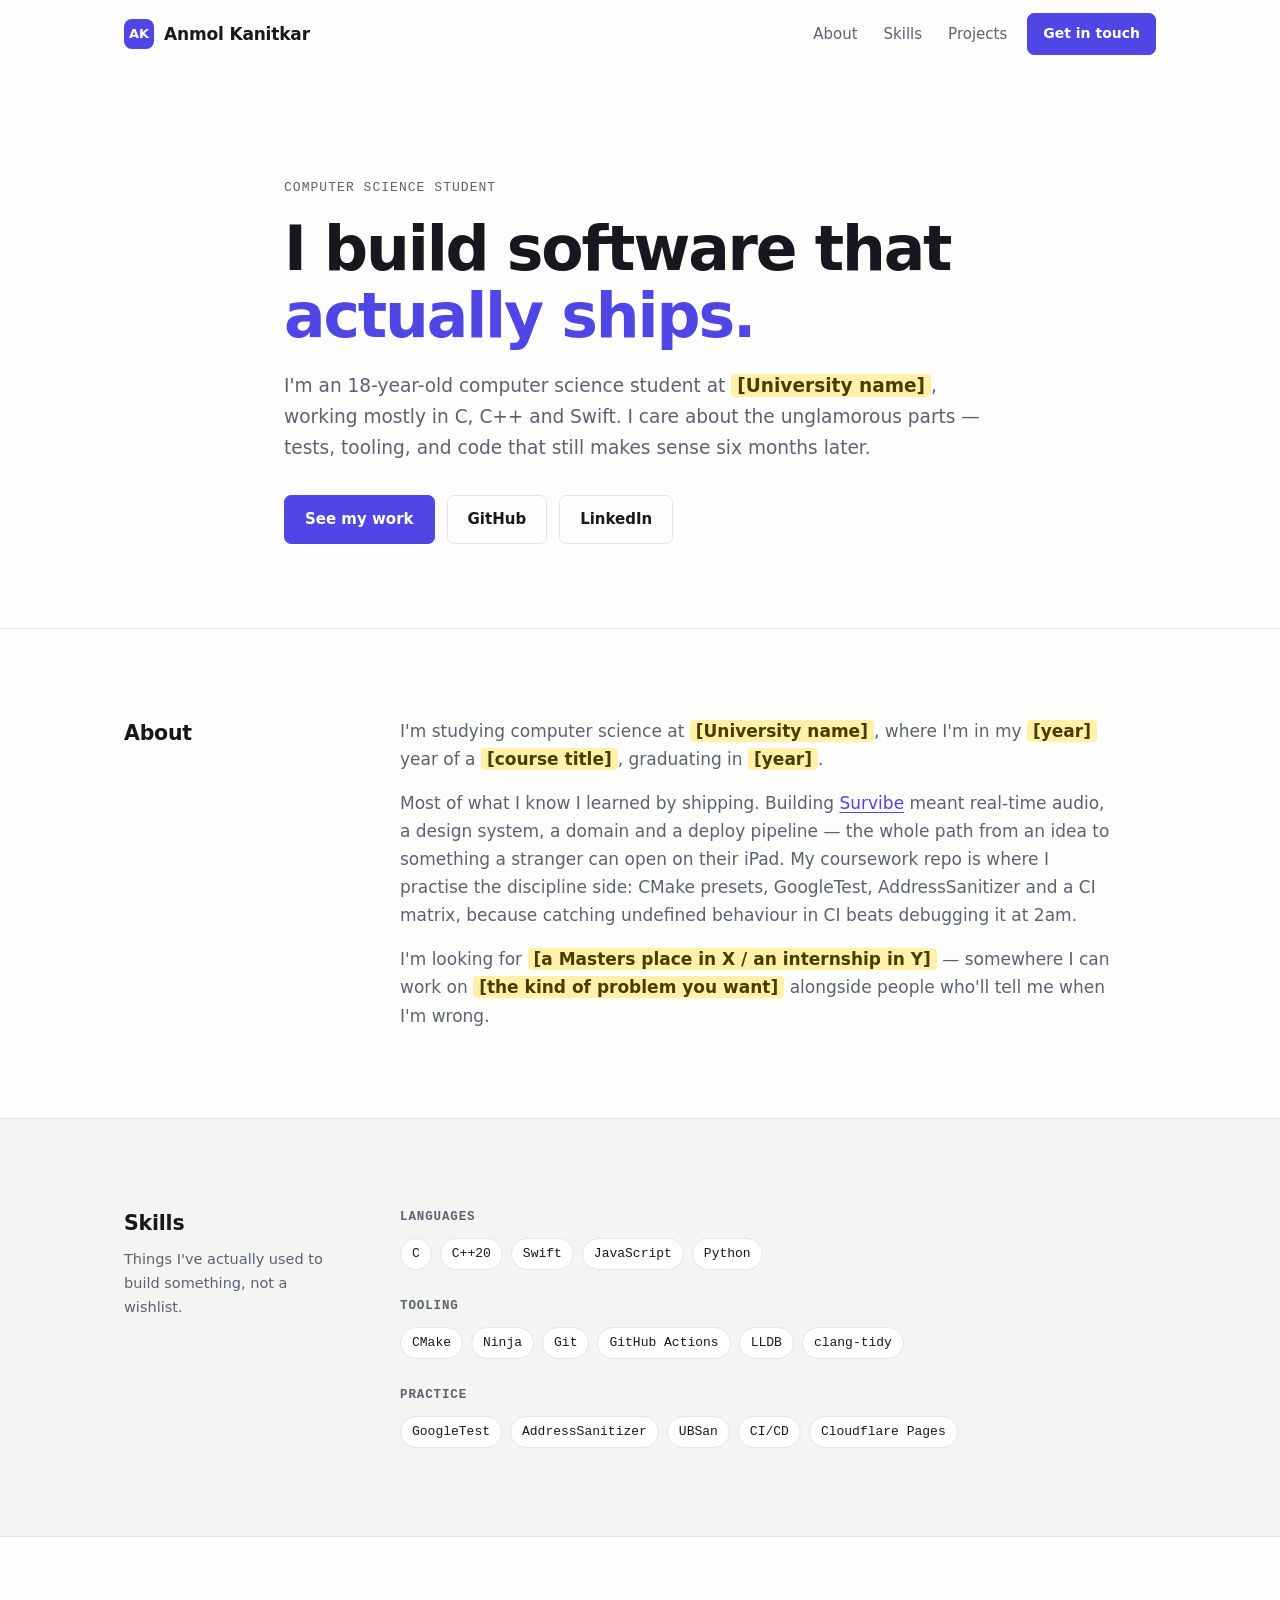
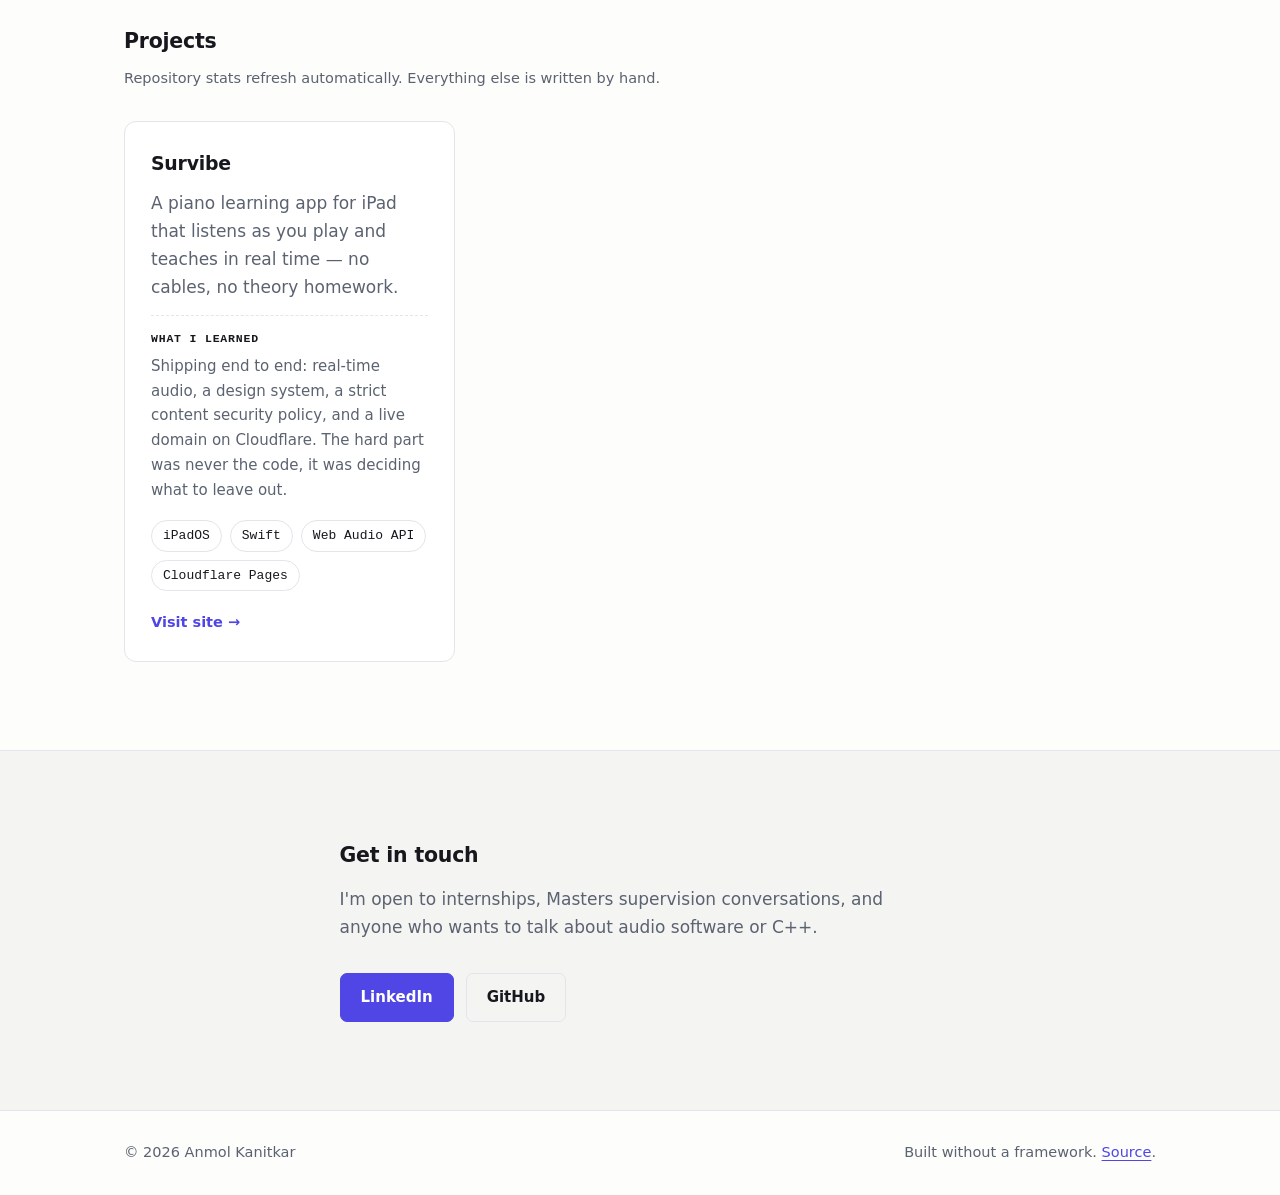
==== public/index.html @ f90b23d2 "Drop source link and stats from the Survibe card survibe-landing stays private, so linking to it wou" ====
<!DOCTYPE html>
<html lang="en">
<head>
  <meta charset="utf-8">
  <meta name="viewport" content="width=device-width, initial-scale=1">

  <title>Anmol Kanitkar — Computer science student &amp; software engineer</title>
  <meta name="description" content="Computer science student building software that ships. Projects, code and writing by Anmol Kanitkar.">
  <link rel="canonical" href="https://anmolkanitkar.com/">

  <meta property="og:type" content="profile">
  <meta property="og:url" content="https://anmolkanitkar.com/">
  <meta property="og:title" content="Anmol Kanitkar — Computer science student &amp; software engineer">
  <meta property="og:description" content="Computer science student building software that ships. Projects, code and writing by Anmol Kanitkar.">
  <meta property="og:image" content="https://anmolkanitkar.com/assets/img/og.png">
  <meta property="og:image:width" content="1200">
  <meta property="og:image:height" content="630">
  <meta name="twitter:card" content="summary_large_image">

  <meta name="theme-color" content="#fdfdfc" media="(prefers-color-scheme: light)">
  <meta name="theme-color" content="#101216" media="(prefers-color-scheme: dark)">

  <!-- Inline SVG favicon as a data URI: no extra request, no binary asset to keep in sync. -->
  <link rel="icon" href="data:image/svg+xml,<svg xmlns='http://www.w3.org/2000/svg' viewBox='0 0 32 32'><rect width='32' height='32' rx='7' fill='%234f46e5'/><text x='16' y='22' font-family='ui-sans-serif,system-ui,sans-serif' font-size='15' font-weight='700' fill='%23fff' text-anchor='middle'>AK</text></svg>">

  <link rel="stylesheet" href="css/style.css">

  <!--
    Cloudflare Web Analytics.
    TODO: Cloudflare dashboard → Web Analytics → add anmolkanitkar.com → copy the
    beacon token below and uncomment. The CSP in public/_headers already allows
    static.cloudflareinsights.com, so nothing else needs to change.

  <script defer src="https://static.cloudflareinsights.com/beacon.min.js"
          data-cf-beacon='{"token": "REPLACE_WITH_BEACON_TOKEN"}'></script>
  -->
</head>
<body>

<a class="skip-link" href="#main">Skip to content</a>

<header class="nav" id="nav">
  <div class="wrap nav__inner">
    <a class="logo" href="/" aria-label="Anmol Kanitkar — home">
      <span class="logo__mark" aria-hidden="true">AK</span>
      <span class="logo__word">Anmol Kanitkar</span>
    </a>

    <nav class="nav__links" aria-label="Primary">
      <a href="#about">About</a>
      <a href="#skills">Skills</a>
      <a href="#projects">Projects</a>
    </nav>

    <a class="btn btn--sm" href="#contact">Get in touch</a>
  </div>
</header>

<main id="main">

  <!-- ── Hero ─────────────────────────────────────────────── -->
  <section class="hero">
    <div class="wrap hero__inner">
      <p class="eyebrow">Computer science student</p>

      <h1 class="hero__title">
        I build software that<br><span class="accent">actually ships.</span>
      </h1>

      <!--
        TODO: replace this paragraph with your own words. Aim for two sentences.
        The first says what you do and where you are; the second says what you
        are looking for. Suggested shape:
        "I'm a first-year CS student at [University], drawn to [systems / audio /
        low-level programming]. I'm looking for [an internship / a Masters place
        in X] where I can work on [the kind of problem you like]."
      -->
      <p class="hero__lede">
        I'm an 18-year-old computer science student at
        <mark class="todo">[University name]</mark>, working mostly in C, C++ and
        Swift. I care about the unglamorous parts — tests, tooling, and code that
        still makes sense six months later.
      </p>

      <div class="hero__actions">
        <a class="btn" href="#projects">See my work</a>
        <a class="btn btn--ghost" href="https://github.com/anmolkanitkar" rel="me noopener">GitHub</a>
        <a class="btn btn--ghost" href="https://www.linkedin.com/in/anmol-kanitkar-83059a339/" rel="me noopener">LinkedIn</a>
      </div>
    </div>
  </section>

  <!-- ── About ────────────────────────────────────────────── -->
  <section class="section" id="about">
    <div class="wrap section__grid">
      <div class="section__head">
        <h2 class="section__title">About</h2>
      </div>

      <div class="prose">
        <!--
          TODO: three or four sentences, in your own voice. What admissions
          committees and hiring managers are actually reading for:
            1. What you're studying and where.
            2. What you've built, and what it taught you.
            3. What you want to do next, specifically.
          Be concrete. "I wrote an audio pipeline that runs in real time on an
          iPad" beats "I am passionate about technology".
        -->
        <p>
          I'm studying computer science at <mark class="todo">[University name]</mark>,
          where I'm in my <mark class="todo">[year]</mark> year of a
          <mark class="todo">[course title]</mark>, graduating in
          <mark class="todo">[year]</mark>.
        </p>
        <p>
          Most of what I know I learned by shipping. Building
          <a href="#projects">Survibe</a> meant real-time audio, a design system, a
          domain and a deploy pipeline — the whole path from an idea to something a
          stranger can open on their iPad. My coursework repo is where I practise the
          discipline side: CMake presets, GoogleTest, AddressSanitizer and a CI matrix,
          because catching undefined behaviour in CI beats debugging it at 2am.
        </p>
        <p>
          I'm looking for <mark class="todo">[a Masters place in X / an internship in Y]</mark>
          — somewhere I can work on <mark class="todo">[the kind of problem you want]</mark>
          alongside people who'll tell me when I'm wrong.
        </p>
      </div>
    </div>
  </section>

  <!-- ── Skills ───────────────────────────────────────────── -->
  <section class="section section--alt" id="skills">
    <div class="wrap section__grid">
      <div class="section__head">
        <h2 class="section__title">Skills</h2>
        <p class="section__note">Things I've actually used to build something, not a wishlist.</p>
      </div>

      <div class="skills">
        <!-- TODO: prune anything here you wouldn't be happy to be questioned on in an interview. -->
        <div class="skills__group">
          <h3 class="skills__label">Languages</h3>
          <ul class="tags">
            <li class="tag">C</li>
            <li class="tag">C++20</li>
            <li class="tag">Swift</li>
            <li class="tag">JavaScript</li>
            <li class="tag">Python</li>
          </ul>
        </div>

        <div class="skills__group">
          <h3 class="skills__label">Tooling</h3>
          <ul class="tags">
            <li class="tag">CMake</li>
            <li class="tag">Ninja</li>
            <li class="tag">Git</li>
            <li class="tag">GitHub Actions</li>
            <li class="tag">LLDB</li>
            <li class="tag">clang-tidy</li>
          </ul>
        </div>

        <div class="skills__group">
          <h3 class="skills__label">Practice</h3>
          <ul class="tags">
            <li class="tag">GoogleTest</li>
            <li class="tag">AddressSanitizer</li>
            <li class="tag">UBSan</li>
            <li class="tag">CI/CD</li>
            <li class="tag">Cloudflare Pages</li>
          </ul>
        </div>
      </div>
    </div>
  </section>

  <!-- ── Projects ─────────────────────────────────────────── -->
  <section class="section" id="projects">
    <div class="wrap">
      <div class="section__head section__head--wide">
        <h2 class="section__title">Projects</h2>
        <p class="section__note">
          Repository stats refresh automatically. Everything else is written by hand.
        </p>
      </div>

      <!--
        Everything between the markers is generated by scripts/build_projects.py
        from content/projects.json. Edit that file, not this block — anything
        written here by hand is overwritten on the next run.
      -->
      <!-- projects:start -->
        <ul class="cards">
        <li class="card">
          <div class="card__head">
            <h3 class="card__title">Survibe</h3>
          </div>
          <p class="card__blurb">A piano learning app for iPad that listens as you play and teaches in real time — no cables, no theory homework.</p>
          <div class="card__learned">
            <strong>What I learned</strong>
            Shipping end to end: real-time audio, a design system, a strict content security policy, and a live domain on Cloudflare. The hard part was never the code, it was deciding what to leave out.
          </div>
          <ul class="tags">
            <li class="tag">iPadOS</li>
            <li class="tag">Swift</li>
            <li class="tag">Web Audio API</li>
            <li class="tag">Cloudflare Pages</li>
          </ul>
          <div class="card__foot">
            <a class="card__link" href="https://survibe.in" rel="noopener">Visit site</a>
          </div>
        </li>
        </ul>
      <!-- projects:end -->
    </div>
  </section>

  <!-- ── Contact ──────────────────────────────────────────── -->
  <section class="section section--alt" id="contact">
    <div class="wrap contact">
      <h2 class="section__title">Get in touch</h2>
      <p class="contact__lede">
        I'm open to internships, Masters supervision conversations, and anyone who
        wants to talk about audio software or C++.
      </p>
      <div class="hero__actions">
        <a class="btn" href="https://www.linkedin.com/in/anmol-kanitkar-83059a339/" rel="me noopener">LinkedIn</a>
        <a class="btn btn--ghost" href="https://github.com/anmolkanitkar" rel="me noopener">GitHub</a>
      </div>
    </div>
  </section>

</main>

<footer class="footer">
  <div class="wrap footer__inner">
    <p>&copy; <span id="year">2026</span> Anmol Kanitkar</p>
    <p class="footer__meta">
      Built without a framework.
      <a href="https://github.com/anmolkanitkar/anmolkanitkar.com" rel="noopener">Source</a>.
    </p>
  </div>
</footer>

<script src="js/main.js" defer></script>

<!--
  JSON-LD tells search engines that the query "Anmol Kanitkar" and this site are
  the same entity — the entire point of owning a personal domain. It's a data
  block rather than executable script, so `script-src 'self'` does not block it.
  TODO: fill in alumniOf once the university placeholders above are filled in.
-->
<script type="application/ld+json">
{
  "@context": "https://schema.org",
  "@type": "Person",
  "name": "Anmol Kanitkar",
  "url": "https://anmolkanitkar.com/",
  "jobTitle": "Computer science student",
  "sameAs": [
    "https://github.com/anmolkanitkar",
    "https://www.linkedin.com/in/anmol-kanitkar-83059a339/"
  ]
}
</script>

</body>
</html>
---- public/css/style.css ----
/* ==========================================================================
   anmolkanitkar.com
   Single stylesheet, no preprocessor. Order: tokens → reset → primitives →
   layout → components → responsive.
   ========================================================================== */

/* --- Design tokens -------------------------------------------------------
   Light is the default; the dark palette is swapped in via prefers-color-scheme
   below. Every colour used anywhere in this file comes from a variable, so the
   dark override is a single block rather than a parallel stylesheet.
   -------------------------------------------------------------------------- */
:root {
    --bg:            #fdfdfc;
    --bg-alt:        #f4f4f2;
    --surface:       #ffffff;
    --text:          #16181d;
    --text-muted:    #5b6270;
    --border:        #e3e5ea;
    --accent:        #4f46e5;
    --accent-hover:  #4338ca;
    --accent-soft:   #eef2ff;
    --on-accent:     #ffffff;
    --todo-bg:       #fff2a8;
    --todo-text:     #4a3c00;

    --shadow-sm: 0 1px 2px rgb(16 18 22 / 6%);
    --shadow-md: 0 4px 16px rgb(16 18 22 / 8%);

    --radius:    12px;
    --radius-sm: 7px;

    --wrap:      1080px;
    --gutter:    24px;

    --font: ui-sans-serif, system-ui, -apple-system, "Segoe UI", Roboto,
            "Helvetica Neue", Arial, sans-serif;
    --mono: ui-monospace, SFMono-Regular, "SF Mono", Menlo, Consolas,
            "Liberation Mono", monospace;
}

@media (prefers-color-scheme: dark) {
    :root {
        --bg:           #101216;
        --bg-alt:       #16191f;
        --surface:      #191d24;
        --text:         #e8eaef;
        --text-muted:   #9aa3b2;
        --border:       #272c35;
        --accent:       #8b8cf8;
        --accent-hover: #a5a6fb;
        --accent-soft:  #1e2130;
        --on-accent:    #14161c;
        --todo-bg:      #5c4a00;
        --todo-text:    #ffe9a3;

        --shadow-sm: 0 1px 2px rgb(0 0 0 / 40%);
        --shadow-md: 0 4px 16px rgb(0 0 0 / 45%);
    }
}

/* --- Reset ---------------------------------------------------------------- */
*, *::before, *::after { box-sizing: border-box; }

body, h1, h2, h3, p, ul, figure {
    margin: 0;
    padding: 0;
}

ul { list-style: none; }

html {
    scroll-behavior: smooth;
    /* Anchor links land below the sticky header instead of underneath it. */
    scroll-padding-top: 84px;
    -webkit-text-size-adjust: 100%;
}

body {
    background: var(--bg);
    color: var(--text);
    font-family: var(--font);
    font-size: 17px;
    line-height: 1.65;
    -webkit-font-smoothing: antialiased;
}

a {
    color: var(--accent);
    text-decoration-thickness: 1px;
    text-underline-offset: 3px;
}

a:hover { color: var(--accent-hover); }

/* A visible focus ring is the whole reason keyboard navigation is usable.
   :focus-visible keeps it off for mouse clicks without hiding it from tab users. */
:focus-visible {
    outline: 2px solid var(--accent);
    outline-offset: 3px;
    border-radius: 3px;
}

/* --- Layout primitives ---------------------------------------------------- */
.wrap {
    width: 100%;
    max-width: var(--wrap);
    margin-inline: auto;
    padding-inline: var(--gutter);
}

.skip-link {
    position: absolute;
    left: -9999px;
    top: 0;
    z-index: 100;
    padding: 12px 18px;
    background: var(--accent);
    color: var(--on-accent);
    border-radius: 0 0 var(--radius-sm) 0;
    text-decoration: none;
}

.skip-link:focus {
    left: 0;
}

/* --- Header --------------------------------------------------------------- */
.nav {
    position: sticky;
    top: 0;
    z-index: 50;
    background: color-mix(in srgb, var(--bg) 88%, transparent);
    backdrop-filter: saturate(160%) blur(10px);
    border-bottom: 1px solid transparent;
    transition: border-color .2s ease, box-shadow .2s ease;
}

/* Toggled by js/main.js once the page is scrolled — separates the bar from
   content without drawing a permanent line at rest. */
.nav.is-stuck {
    border-bottom-color: var(--border);
    box-shadow: var(--shadow-sm);
}

.nav__inner {
    display: flex;
    align-items: center;
    gap: 20px;
    min-height: 68px;
}

.logo {
    display: inline-flex;
    align-items: center;
    gap: 10px;
    color: var(--text);
    text-decoration: none;
    font-weight: 650;
    letter-spacing: -0.01em;
    margin-right: auto;
}

.logo__mark {
    display: grid;
    place-items: center;
    width: 30px;
    height: 30px;
    border-radius: 8px;
    background: var(--accent);
    color: var(--on-accent);
    font-size: 13px;
    font-weight: 700;
    letter-spacing: 0;
}

.nav__links {
    display: flex;
    gap: 26px;
}

.nav__links a {
    color: var(--text-muted);
    text-decoration: none;
    font-size: 15px;
    font-weight: 500;
}

.nav__links a:hover { color: var(--text); }

/* --- Buttons -------------------------------------------------------------- */
.btn {
    display: inline-flex;
    align-items: center;
    justify-content: center;
    padding: 11px 20px;
    border: 1px solid var(--accent);
    border-radius: var(--radius-sm);
    background: var(--accent);
    color: var(--on-accent);
    font-size: 15px;
    font-weight: 550;
    text-decoration: none;
    white-space: nowrap;
    transition: background-color .15s ease, border-color .15s ease, color .15s ease;
}

.btn:hover {
    background: var(--accent-hover);
    border-color: var(--accent-hover);
    color: var(--on-accent);
}

.btn--ghost {
    background: transparent;
    border-color: var(--border);
    color: var(--text);
}

.btn--ghost:hover {
    background: var(--accent-soft);
    border-color: var(--accent);
    color: var(--text);
}

.btn--sm {
    padding: 8px 15px;
    font-size: 14px;
}

/* --- Hero ----------------------------------------------------------------- */
.hero {
    padding: clamp(56px, 10vw, 108px) 0 clamp(48px, 8vw, 84px);
}

.hero__inner { max-width: 760px; }

.eyebrow {
    font-family: var(--mono);
    font-size: 13px;
    letter-spacing: .08em;
    text-transform: uppercase;
    color: var(--text-muted);
    margin-bottom: 18px;
}

.hero__title {
    font-size: clamp(2.3rem, 6.2vw, 3.85rem);
    line-height: 1.08;
    letter-spacing: -0.035em;
    font-weight: 700;
}

.accent { color: var(--accent); }

.hero__lede {
    margin-top: 22px;
    font-size: clamp(1.02rem, 2.1vw, 1.16rem);
    color: var(--text-muted);
    max-width: 60ch;
}

.hero__actions {
    display: flex;
    flex-wrap: wrap;
    gap: 12px;
    margin-top: 32px;
}

/* --- Sections ------------------------------------------------------------- */
.section {
    padding: clamp(48px, 8vw, 88px) 0;
    border-top: 1px solid var(--border);
}

.section--alt { background: var(--bg-alt); }

.section__grid {
    display: grid;
    grid-template-columns: 220px 1fr;
    gap: clamp(24px, 5vw, 56px);
    align-items: start;
}

.section__title {
    font-size: 1.28rem;
    font-weight: 650;
    letter-spacing: -0.01em;
}

.section__note {
    margin-top: 8px;
    font-size: 14.5px;
    color: var(--text-muted);
}

.section__head--wide {
    max-width: 60ch;
    margin-bottom: 30px;
}

.prose { max-width: 66ch; }
.prose p + p { margin-top: 16px; }
.prose p { color: var(--text-muted); }

/* Unfilled placeholder content. Deliberately loud — anything still highlighted
   when you look at the page is something that must not go live. */
.todo {
    background: var(--todo-bg);
    color: var(--todo-text);
    padding: 1px 6px;
    border-radius: 4px;
    font-weight: 550;
}

/* --- Skills --------------------------------------------------------------- */
.skills {
    display: grid;
    gap: 26px;
}

.skills__label {
    font-family: var(--mono);
    font-size: 12.5px;
    letter-spacing: .07em;
    text-transform: uppercase;
    color: var(--text-muted);
    font-weight: 600;
    margin-bottom: 11px;
}

.tags {
    display: flex;
    flex-wrap: wrap;
    gap: 8px;
}

.tag {
    padding: 5px 11px;
    border: 1px solid var(--border);
    border-radius: 999px;
    background: var(--surface);
    color: var(--text);
    font-family: var(--mono);
    font-size: 13px;
    line-height: 1.5;
}

/* --- Project cards -------------------------------------------------------- */
.cards {
    display: grid;
    /* auto-FILL, not auto-fit: auto-fit collapses the empty tracks, so a single
       card would stretch the full width of the page and look broken. auto-fill
       keeps the tracks, so one card occupies one column and the grid fills in
       naturally as projects are added. */
    grid-template-columns: repeat(auto-fill, minmax(320px, 1fr));
    gap: 20px;
}

.card {
    display: flex;
    flex-direction: column;
    padding: 26px;
    background: var(--surface);
    border: 1px solid var(--border);
    border-radius: var(--radius);
    transition: border-color .18s ease, box-shadow .18s ease, transform .18s ease;
}

.card:hover {
    border-color: color-mix(in srgb, var(--accent) 45%, var(--border));
    box-shadow: var(--shadow-md);
    transform: translateY(-2px);
}

.card__head {
    display: flex;
    align-items: baseline;
    justify-content: space-between;
    gap: 12px;
    margin-bottom: 10px;
}

.card__title {
    font-size: 1.18rem;
    font-weight: 650;
    letter-spacing: -0.012em;
}

.card__blurb { color: var(--text-muted); }

.card__learned {
    margin-top: 14px;
    padding-top: 14px;
    border-top: 1px dashed var(--border);
    font-size: 15px;
    color: var(--text-muted);
}

.card__learned strong {
    display: block;
    font-family: var(--mono);
    font-size: 11.5px;
    letter-spacing: .07em;
    text-transform: uppercase;
    color: var(--text);
    margin-bottom: 5px;
    font-weight: 600;
}

.card .tags { margin-top: 18px; }

.card__foot {
    display: flex;
    flex-wrap: wrap;
    align-items: center;
    gap: 16px;
    /* Pins the link row to the bottom so cards of different heights line up. */
    margin-top: auto;
    padding-top: 20px;
}

.card__link {
    font-size: 14.5px;
    font-weight: 550;
    text-decoration: none;
}

.card__link:hover { text-decoration: underline; }

.card__link::after {
    content: " \2192";
}

/* Auto-refreshed repository metadata. Muted because it is supporting evidence,
   not the headline. */
.card__stats {
    display: flex;
    flex-wrap: wrap;
    gap: 14px;
    margin-left: auto;
    font-family: var(--mono);
    font-size: 12.5px;
    color: var(--text-muted);
}

/* --- Contact -------------------------------------------------------------- */
.contact { max-width: 60ch; }

.contact__lede {
    margin-top: 12px;
    color: var(--text-muted);
}

/* --- Footer --------------------------------------------------------------- */
.footer {
    border-top: 1px solid var(--border);
    padding: 30px 0;
    font-size: 14.5px;
    color: var(--text-muted);
}

.footer__inner {
    display: flex;
    flex-wrap: wrap;
    justify-content: space-between;
    gap: 10px;
}

/* --- Responsive ----------------------------------------------------------- */
@media (max-width: 720px) {
    .section__grid {
        grid-template-columns: 1fr;
        gap: 20px;
    }

    /* The nav links are the first thing to go: the section anchors are all
       reachable by scrolling, and the name plus CTA still fit one line. */
    .nav__links { display: none; }

    .cards { grid-template-columns: 1fr; }

    .card__stats {
        margin-left: 0;
        width: 100%;
    }
}

@media (max-width: 420px) {
    .logo__word { font-size: 15px; }
    .hero__actions .btn { flex: 1 1 auto; }
}

/* --- Reduced motion ------------------------------------------------------- */
/* Respecting this is not decoration: vestibular disorders make parallax and
   large transforms genuinely unpleasant. Kill motion, keep every state change. */
@media (prefers-reduced-motion: reduce) {
    html { scroll-behavior: auto; }

    *, *::before, *::after {
        animation-duration: 0.01ms !important;
        animation-iteration-count: 1 !important;
        transition-duration: 0.01ms !important;
    }

    .card:hover { transform: none; }
}

/* --- Print ---------------------------------------------------------------- */
/* Someone will inevitably print this page or save it as a PDF to attach to an
   application. Make that version readable instead of a wall of dark ink. */
@media print {
    .nav, .skip-link, .hero__actions, #contact .hero__actions { display: none; }

    body {
        background: #fff;
        color: #000;
        font-size: 12pt;
    }

    .card {
        break-inside: avoid;
        border: 1px solid #999;
    }

    a::after {
        content: " (" attr(href) ")";
        font-size: 9pt;
        color: #555;
    }
}
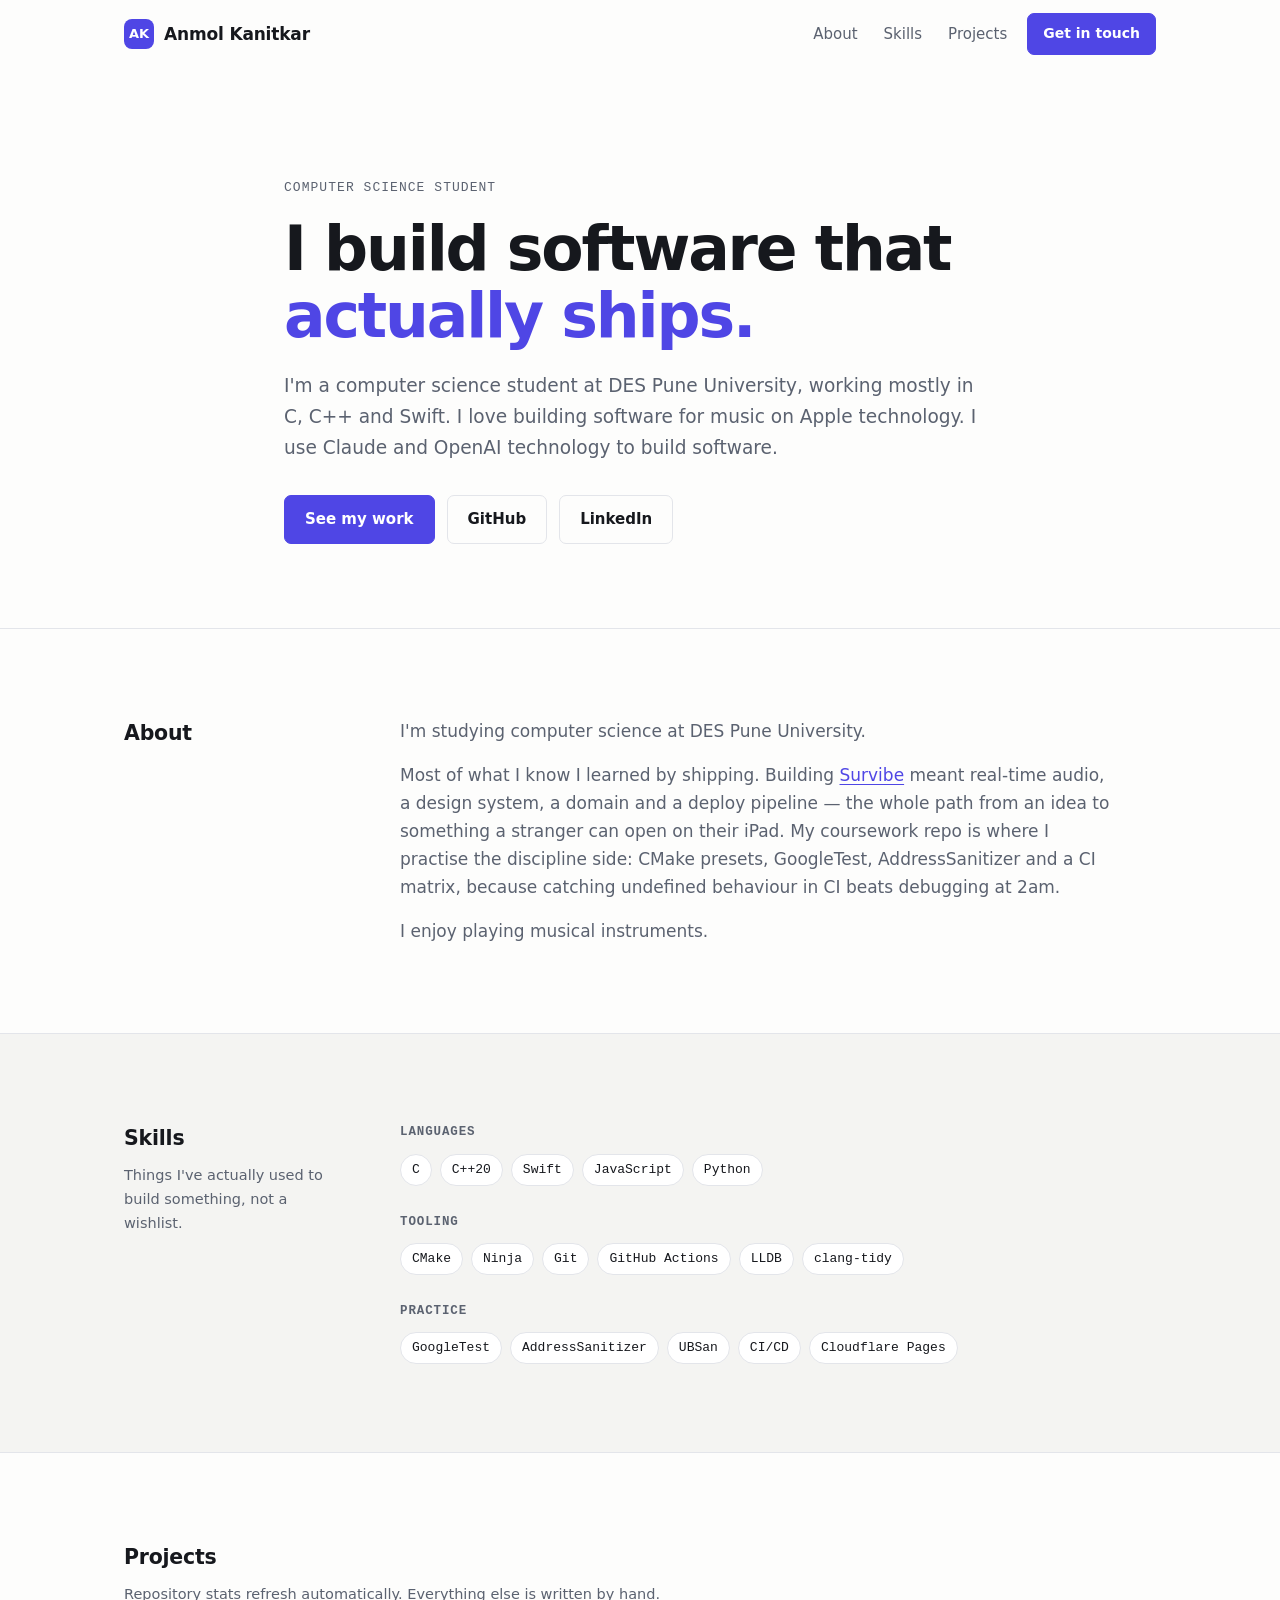
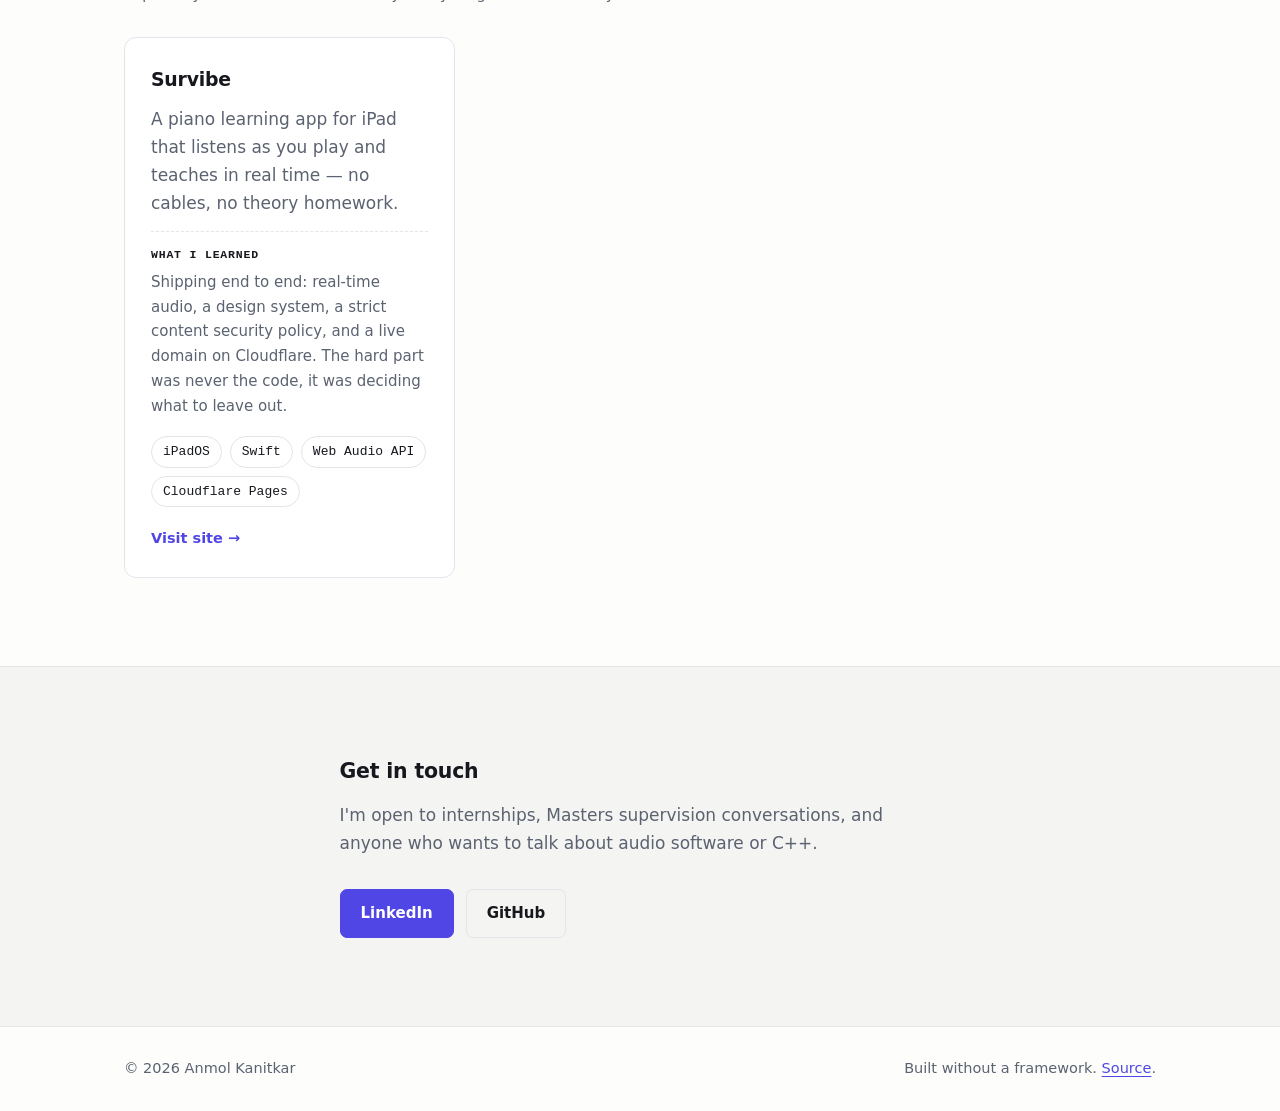
==== commit 63d72622: "Replace placeholder copy with Anmol's own words Fills the last of the yellow <mark class="todo"> pla" ====
--- a/public/index.html
+++ b/public/index.html
@@ -26,13 +26,16 @@
   <link rel="stylesheet" href="css/style.css">
 
   <!--
-    Cloudflare Web Analytics.
-    TODO: Cloudflare dashboard → Web Analytics → add anmolkanitkar.com → copy the
-    beacon token below and uncomment. The CSP in public/_headers already allows
-    static.cloudflareinsights.com, so nothing else needs to change.
-
-  <script defer src="https://static.cloudflareinsights.com/beacon.min.js"
-          data-cf-beacon='{"token": "REPLACE_WITH_BEACON_TOKEN"}'></script>
+    Analytics: Cloudflare Web Analytics, enabled on the zone with "automatic
+    setup". There is deliberately no <script> tag here — Cloudflare injects the
+    beacon at the edge, so the token never has to live in this repo.
+
+    It is cookieless and collects no personal data, which is why this site needs
+    neither a consent banner nor a privacy policy. That stays true only as long
+    as nothing else is added; the CSP in public/_headers already permits
+    static.cloudflareinsights.com and cloudflareinsights.com, and nothing else.
+
+    To turn it off: Cloudflare dashboard → Analytics → Web Analytics.
   -->
 </head>
 <body>
@@ -67,19 +70,10 @@
         I build software that<br><span class="accent">actually ships.</span>
       </h1>
 
-      <!--
-        TODO: replace this paragraph with your own words. Aim for two sentences.
-        The first says what you do and where you are; the second says what you
-        are looking for. Suggested shape:
-        "I'm a first-year CS student at [University], drawn to [systems / audio /
-        low-level programming]. I'm looking for [an internship / a Masters place
-        in X] where I can work on [the kind of problem you like]."
-      -->
       <p class="hero__lede">
-        I'm an 18-year-old computer science student at
-        <mark class="todo">[University name]</mark>, working mostly in C, C++ and
-        Swift. I care about the unglamorous parts — tests, tooling, and code that
-        still makes sense six months later.
+        I'm a computer science student at DES Pune University, working mostly in
+        C, C++ and Swift. I love building software for music on Apple technology.
+        I use Claude and OpenAI technology to build software.
       </p>
 
       <div class="hero__actions">
@@ -98,20 +92,8 @@
       </div>
 
       <div class="prose">
-        <!--
-          TODO: three or four sentences, in your own voice. What admissions
-          committees and hiring managers are actually reading for:
-            1. What you're studying and where.
-            2. What you've built, and what it taught you.
-            3. What you want to do next, specifically.
-          Be concrete. "I wrote an audio pipeline that runs in real time on an
-          iPad" beats "I am passionate about technology".
-        -->
         <p>
-          I'm studying computer science at <mark class="todo">[University name]</mark>,
-          where I'm in my <mark class="todo">[year]</mark> year of a
-          <mark class="todo">[course title]</mark>, graduating in
-          <mark class="todo">[year]</mark>.
+          I'm studying computer science at DES Pune University.
         </p>
         <p>
           Most of what I know I learned by shipping. Building
@@ -119,12 +101,10 @@
           domain and a deploy pipeline — the whole path from an idea to something a
           stranger can open on their iPad. My coursework repo is where I practise the
           discipline side: CMake presets, GoogleTest, AddressSanitizer and a CI matrix,
-          because catching undefined behaviour in CI beats debugging it at 2am.
+          because catching undefined behaviour in CI beats debugging at 2am.
         </p>
         <p>
-          I'm looking for <mark class="todo">[a Masters place in X / an internship in Y]</mark>
-          — somewhere I can work on <mark class="todo">[the kind of problem you want]</mark>
-          alongside people who'll tell me when I'm wrong.
+          I enjoy playing musical instruments.
         </p>
       </div>
     </div>
@@ -251,7 +231,8 @@
   JSON-LD tells search engines that the query "Anmol Kanitkar" and this site are
   the same entity — the entire point of owning a personal domain. It's a data
   block rather than executable script, so `script-src 'self'` does not block it.
-  TODO: fill in alumniOf once the university placeholders above are filled in.
+  Keep this in step with the visible copy above — a mismatch between the two is
+  the kind of thing search engines quietly discount.
 -->
 <script type="application/ld+json">
 {
@@ -260,6 +241,10 @@
   "name": "Anmol Kanitkar",
   "url": "https://anmolkanitkar.com/",
   "jobTitle": "Computer science student",
+  "alumniOf": {
+    "@type": "CollegeOrUniversity",
+    "name": "DES Pune University"
+  },
   "sameAs": [
     "https://github.com/anmolkanitkar",
     "https://www.linkedin.com/in/anmol-kanitkar-83059a339/"
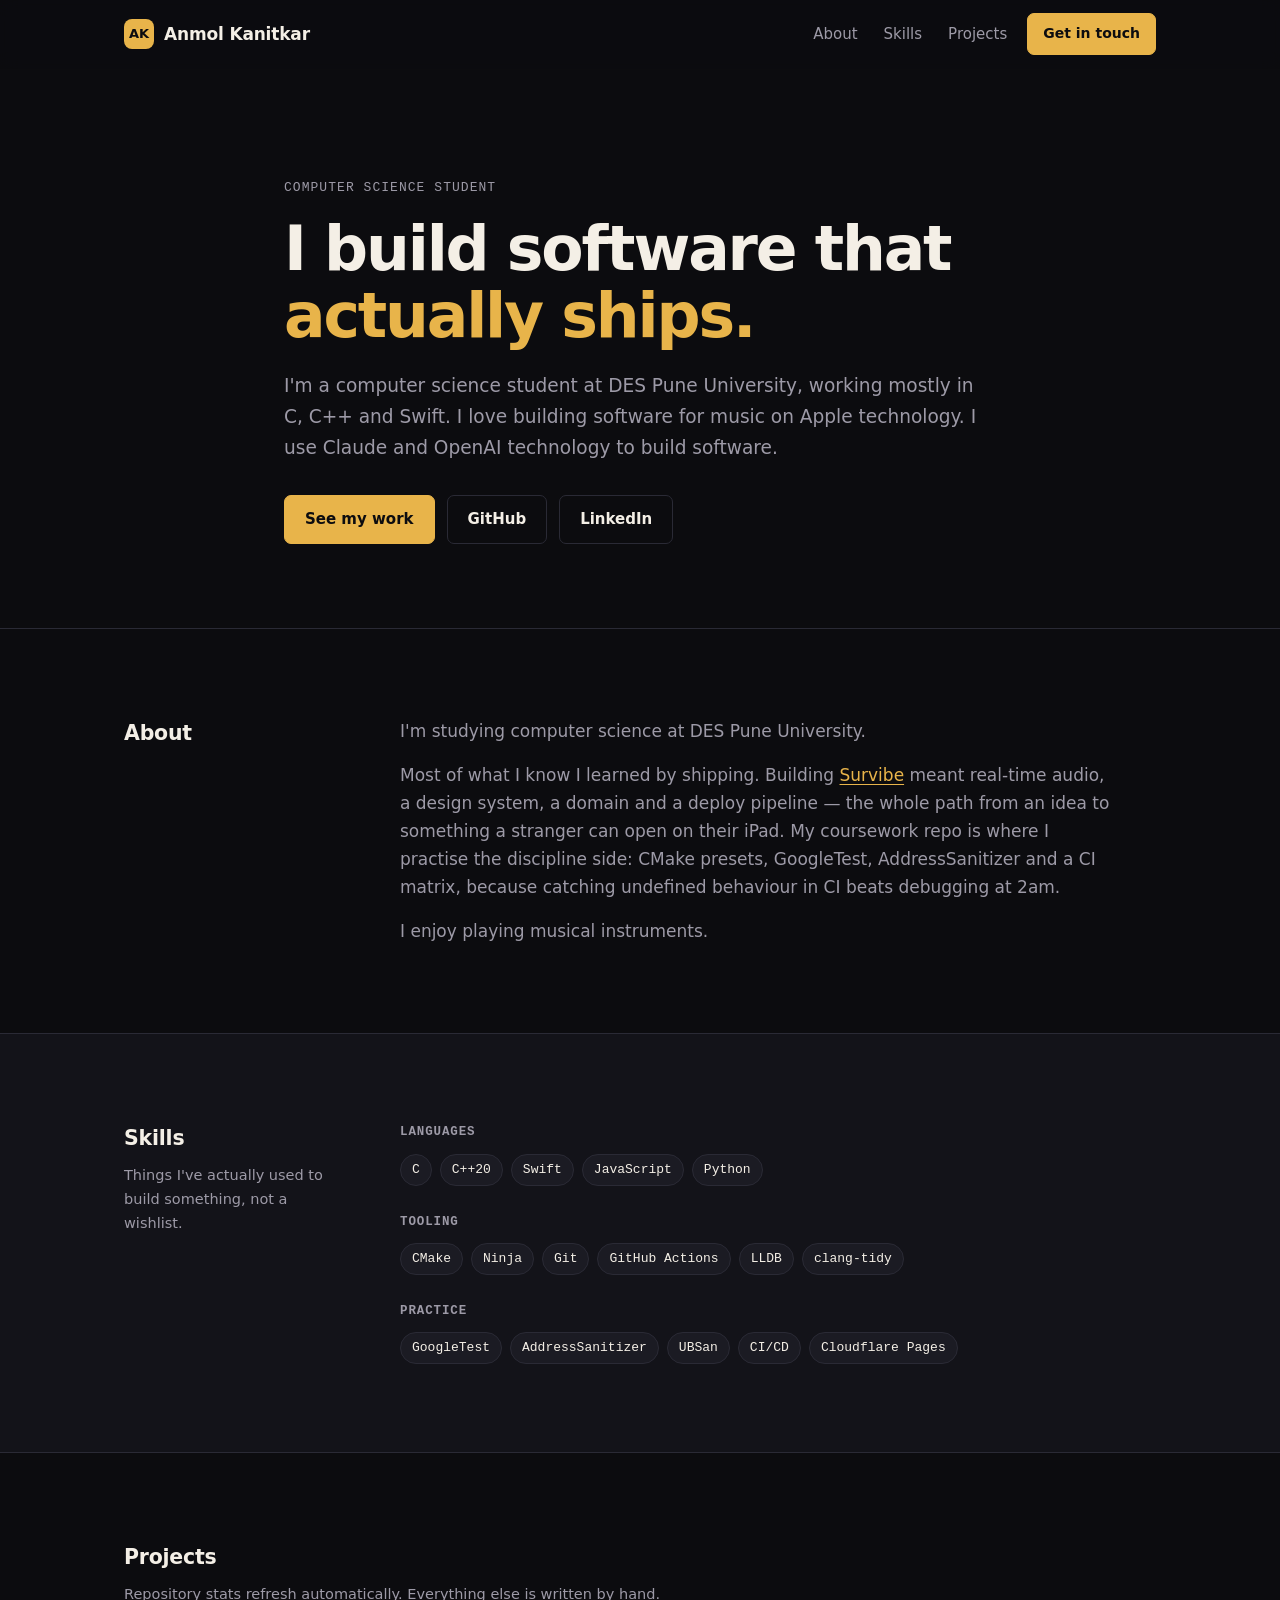
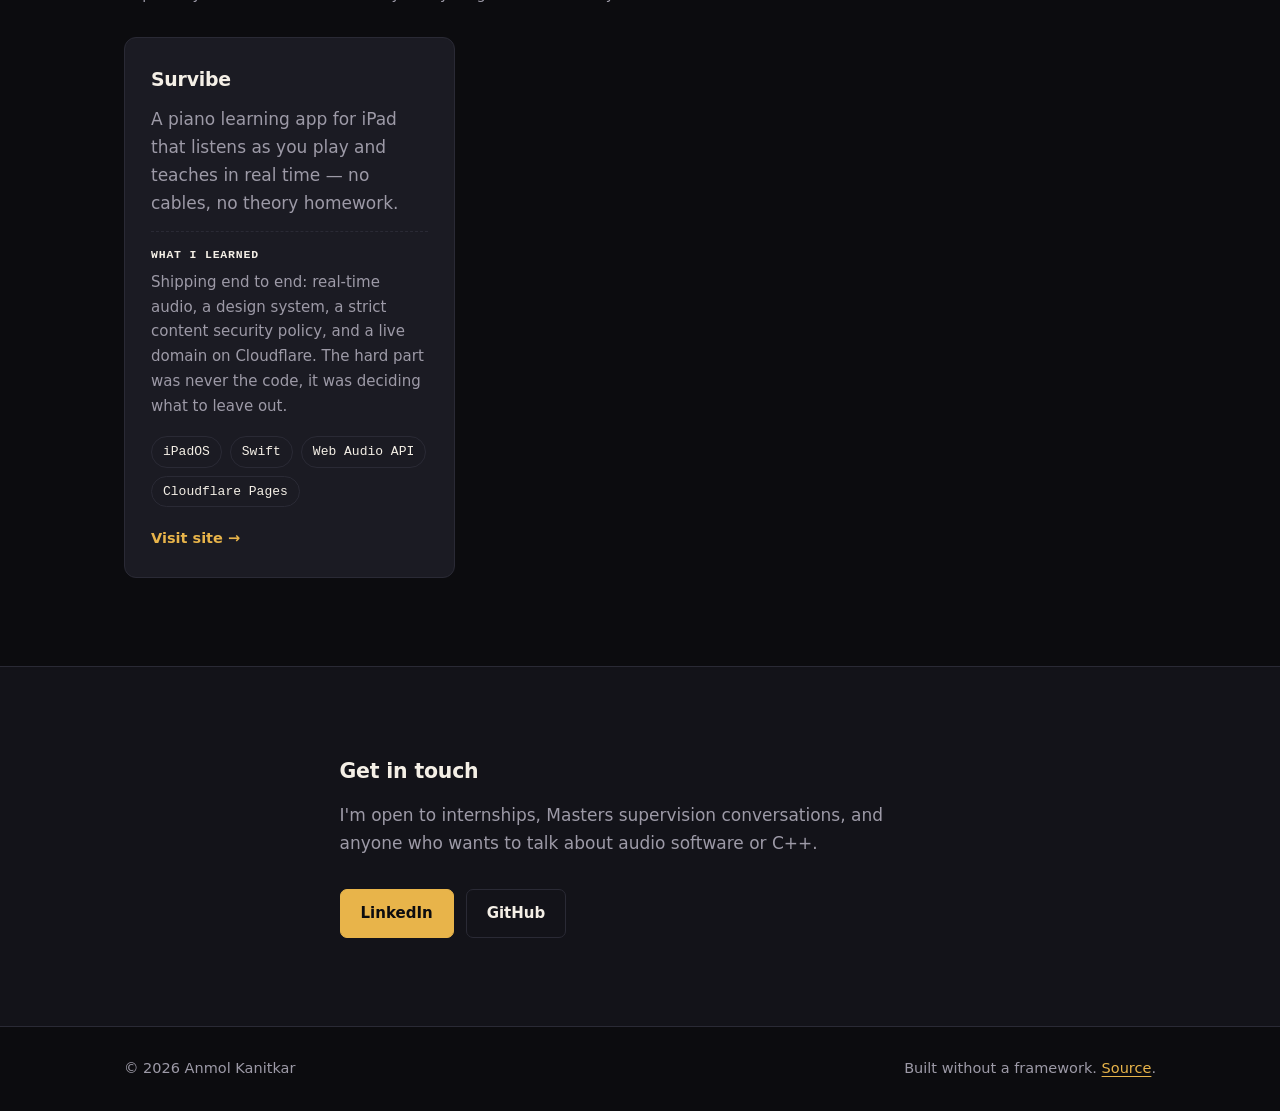
==== commit b6781958: "Commit the site to a dark theme matching survibe.in The palette was light by default with a dark pre" ====
--- a/public/index.html
+++ b/public/index.html
@@ -17,11 +17,12 @@
   <meta property="og:image:height" content="630">
   <meta name="twitter:card" content="summary_large_image">
 
-  <meta name="theme-color" content="#fdfdfc" media="(prefers-color-scheme: light)">
-  <meta name="theme-color" content="#101216" media="(prefers-color-scheme: dark)">
+  <!-- One value, no media split: the page is dark regardless of the visitor's
+       system theme, so the browser chrome should be too. -->
+  <meta name="theme-color" content="#0c0c0f">
 
   <!-- Inline SVG favicon as a data URI: no extra request, no binary asset to keep in sync. -->
-  <link rel="icon" href="data:image/svg+xml,<svg xmlns='http://www.w3.org/2000/svg' viewBox='0 0 32 32'><rect width='32' height='32' rx='7' fill='%234f46e5'/><text x='16' y='22' font-family='ui-sans-serif,system-ui,sans-serif' font-size='15' font-weight='700' fill='%23fff' text-anchor='middle'>AK</text></svg>">
+  <link rel="icon" href="data:image/svg+xml,<svg xmlns='http://www.w3.org/2000/svg' viewBox='0 0 32 32'><rect width='32' height='32' rx='7' fill='%23e8b44a'/><text x='16' y='22' font-family='ui-sans-serif,system-ui,sans-serif' font-size='15' font-weight='700' fill='%230c0c0f' text-anchor='middle'>AK</text></svg>">
 
   <link rel="stylesheet" href="css/style.css">
 
@@ -79,7 +80,7 @@
       <div class="hero__actions">
         <a class="btn" href="#projects">See my work</a>
         <a class="btn btn--ghost" href="https://github.com/anmolkanitkar" rel="me noopener">GitHub</a>
-        <a class="btn btn--ghost" href="https://www.linkedin.com/in/anmol-kanitkar-83059a339/" rel="me noopener">LinkedIn</a>
+        <a class="btn btn--ghost" href="https://www.linkedin.com/in/anmol-kanitkar/" rel="me noopener">LinkedIn</a>
       </div>
     </div>
   </section>
@@ -207,7 +208,7 @@
         wants to talk about audio software or C++.
       </p>
       <div class="hero__actions">
-        <a class="btn" href="https://www.linkedin.com/in/anmol-kanitkar-83059a339/" rel="me noopener">LinkedIn</a>
+        <a class="btn" href="https://www.linkedin.com/in/anmol-kanitkar/" rel="me noopener">LinkedIn</a>
         <a class="btn btn--ghost" href="https://github.com/anmolkanitkar" rel="me noopener">GitHub</a>
       </div>
     </div>
@@ -247,7 +248,7 @@
   },
   "sameAs": [
     "https://github.com/anmolkanitkar",
-    "https://www.linkedin.com/in/anmol-kanitkar-83059a339/"
+    "https://www.linkedin.com/in/anmol-kanitkar/"
   ]
 }
 </script>
--- a/public/css/style.css
+++ b/public/css/style.css
@@ -5,26 +5,34 @@
    ========================================================================== */
 
 /* --- Design tokens -------------------------------------------------------
-   Light is the default; the dark palette is swapped in via prefers-color-scheme
-   below. Every colour used anywhere in this file comes from a variable, so the
-   dark override is a single block rather than a parallel stylesheet.
+   Dark, always. Deliberately NOT behind prefers-color-scheme: an earlier
+   version shipped a light palette as the default and a dark one as the media
+   query, which meant the site turned white for anyone whose OS was in light
+   mode. A brand look that flips depending on the visitor's system setting is
+   not a brand look, so this commits to one.
+
+   The palette is lifted from survibe.in so the two sites read as the same
+   hand — same ink, same ivory, same gold. Every colour below is a variable,
+   so retheming is this block and nothing else.
    -------------------------------------------------------------------------- */
 :root {
-    --bg:            #fdfdfc;
-    --bg-alt:        #f4f4f2;
-    --surface:       #ffffff;
-    --text:          #16181d;
-    --text-muted:    #5b6270;
-    --border:        #e3e5ea;
-    --accent:        #4f46e5;
-    --accent-hover:  #4338ca;
-    --accent-soft:   #eef2ff;
-    --on-accent:     #ffffff;
-    --todo-bg:       #fff2a8;
-    --todo-text:     #4a3c00;
-
-    --shadow-sm: 0 1px 2px rgb(16 18 22 / 6%);
-    --shadow-md: 0 4px 16px rgb(16 18 22 / 8%);
+    --bg:            #0c0c0f;  /* survibe --ink   */
+    --bg-alt:        #131319;  /* survibe --ink-2 */
+    --surface:       #1b1b23;  /* survibe --ink-3 */
+    --text:          #f4efe6;  /* survibe --ivory */
+    --text-muted:    #9d9aa7;  /* survibe --muted */
+    --border:        #2a2a35;  /* survibe --line  */
+    --accent:        #e8b44a;
+    --accent-hover:  #f0cd82;
+    --accent-soft:   rgb(232 180 74 / 14%);
+    /* Ink on gold, not white: white on #e8b44a is roughly 1.9:1 and fails
+       WCAG outright, while this pairing clears 9:1. */
+    --on-accent:     #0c0c0f;
+    --todo-bg:       #5c4a00;
+    --todo-text:     #ffe9a3;
+
+    --shadow-sm: 0 1px 2px rgb(0 0 0 / 45%);
+    --shadow-md: 0 4px 18px rgb(0 0 0 / 55%);
 
     --radius:    12px;
     --radius-sm: 7px;
@@ -38,25 +46,9 @@
             "Liberation Mono", monospace;
 }
 
-@media (prefers-color-scheme: dark) {
-    :root {
-        --bg:           #101216;
-        --bg-alt:       #16191f;
-        --surface:      #191d24;
-        --text:         #e8eaef;
-        --text-muted:   #9aa3b2;
-        --border:       #272c35;
-        --accent:       #8b8cf8;
-        --accent-hover: #a5a6fb;
-        --accent-soft:  #1e2130;
-        --on-accent:    #14161c;
-        --todo-bg:      #5c4a00;
-        --todo-text:    #ffe9a3;
-
-        --shadow-sm: 0 1px 2px rgb(0 0 0 / 40%);
-        --shadow-md: 0 4px 16px rgb(0 0 0 / 45%);
-    }
-}
+/* Tells the browser the page is dark, so form controls, scrollbars and the
+   space beyond the page all render dark rather than as white slivers. */
+:root { color-scheme: dark; }
 
 /* --- Reset ---------------------------------------------------------------- */
 *, *::before, *::after { box-sizing: border-box; }
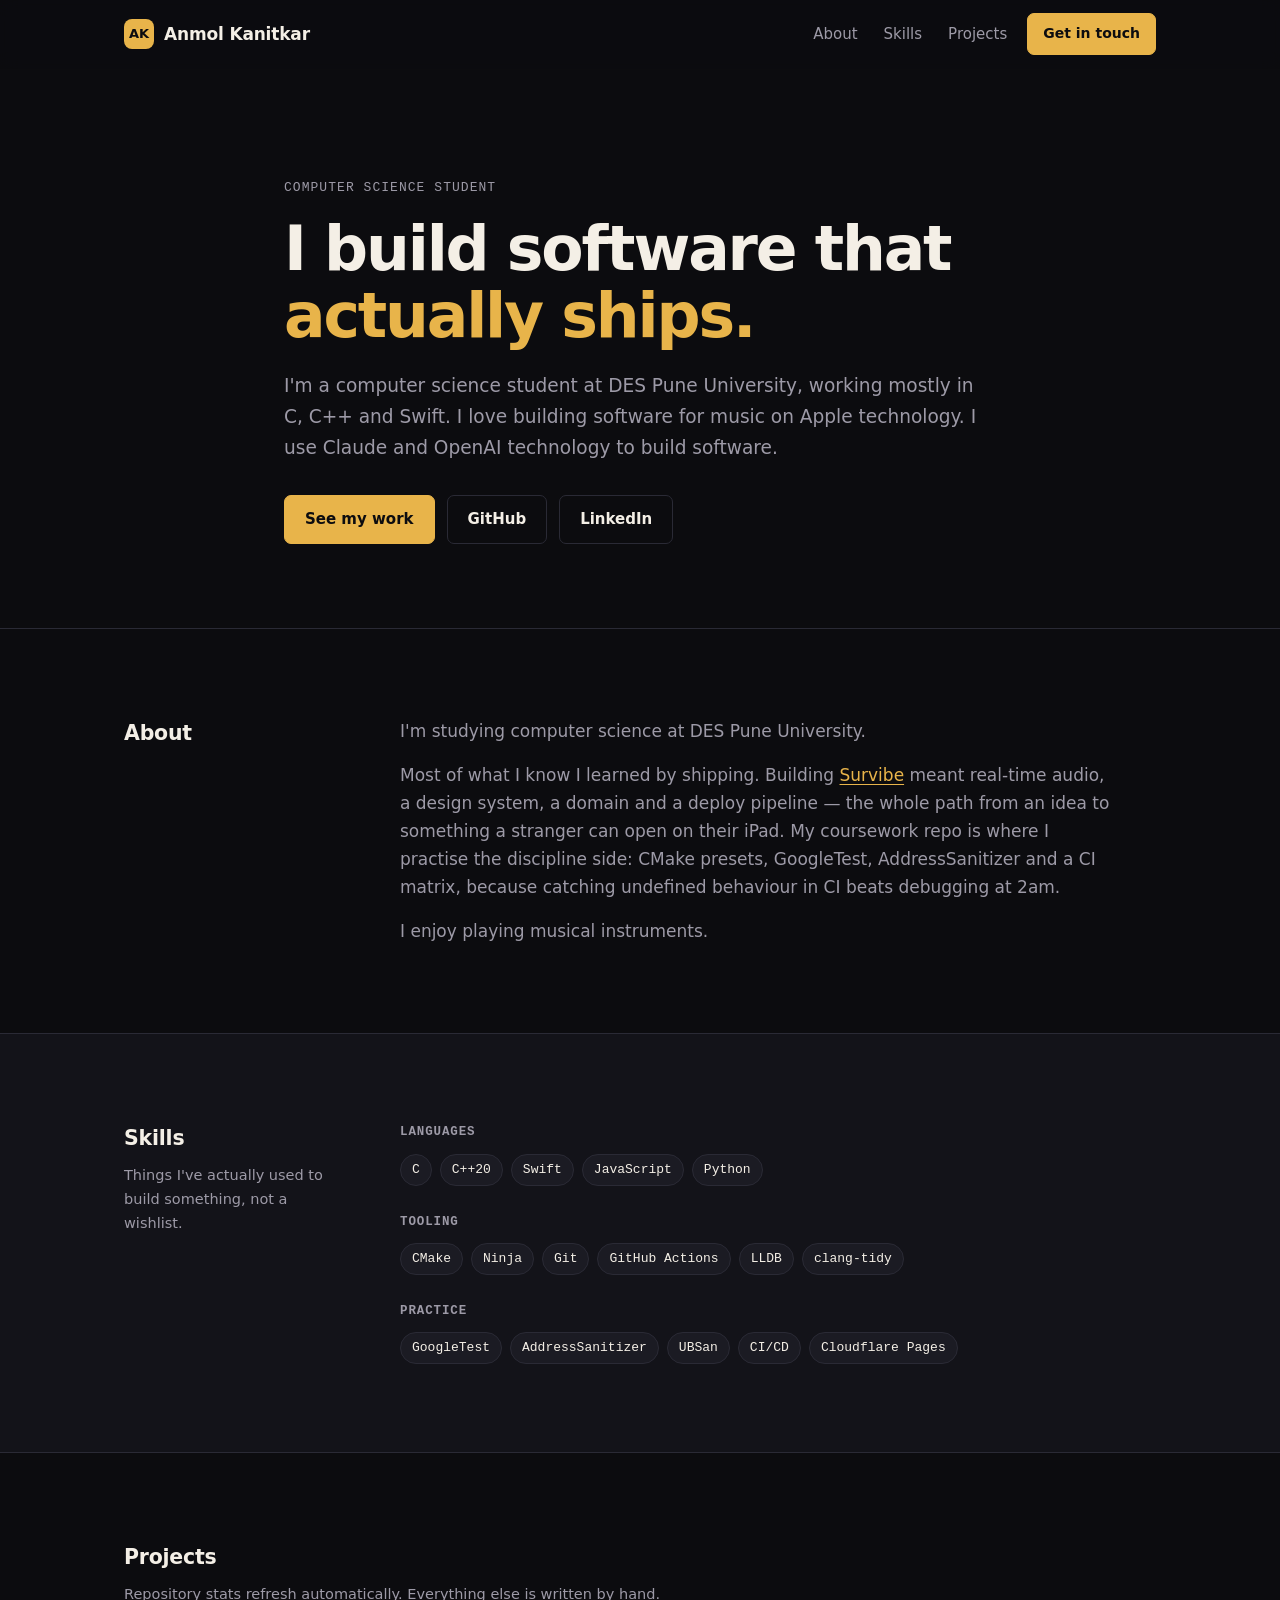
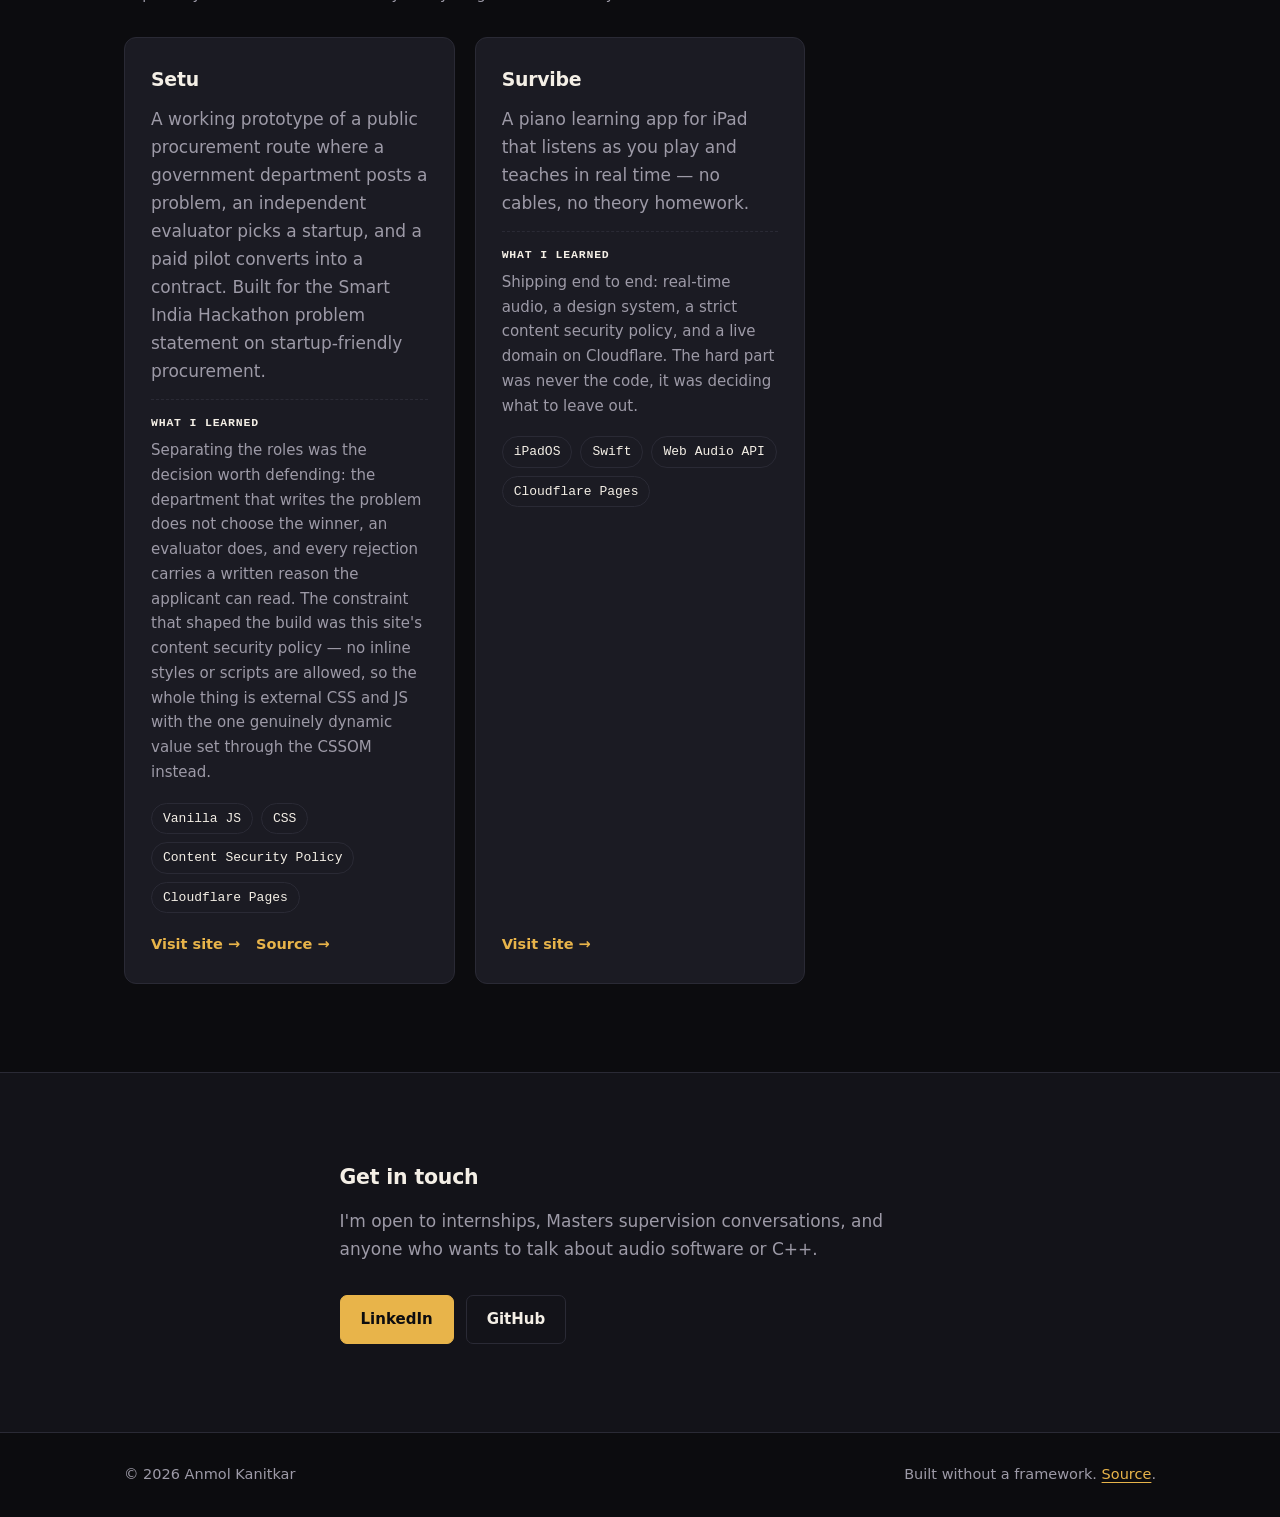
==== commit 27622668: "List Setu on the projects grid and document project pages content/projects.json gains the entry and " ====
--- a/public/index.html
+++ b/public/index.html
@@ -175,6 +175,26 @@
       -->
       <!-- projects:start -->
         <ul class="cards">
+        <li class="card">
+          <div class="card__head">
+            <h3 class="card__title">Setu</h3>
+          </div>
+          <p class="card__blurb">A working prototype of a public procurement route where a government department posts a problem, an independent evaluator picks a startup, and a paid pilot converts into a contract. Built for the Smart India Hackathon problem statement on startup-friendly procurement.</p>
+          <div class="card__learned">
+            <strong>What I learned</strong>
+            Separating the roles was the decision worth defending: the department that writes the problem does not choose the winner, an evaluator does, and every rejection carries a written reason the applicant can read. The constraint that shaped the build was this site&#x27;s content security policy — no inline styles or scripts are allowed, so the whole thing is external CSS and JS with the one genuinely dynamic value set through the CSSOM instead.
+          </div>
+          <ul class="tags">
+            <li class="tag">Vanilla JS</li>
+            <li class="tag">CSS</li>
+            <li class="tag">Content Security Policy</li>
+            <li class="tag">Cloudflare Pages</li>
+          </ul>
+          <div class="card__foot">
+            <a class="card__link" href="/projects/setu/" rel="noopener">Visit site</a>
+            <a class="card__link" href="https://github.com/anmolkanitkar/anmolkanitkar.com/tree/main/public/projects/setu" rel="noopener">Source</a>
+          </div>
+        </li>
         <li class="card">
           <div class="card__head">
             <h3 class="card__title">Survibe</h3>
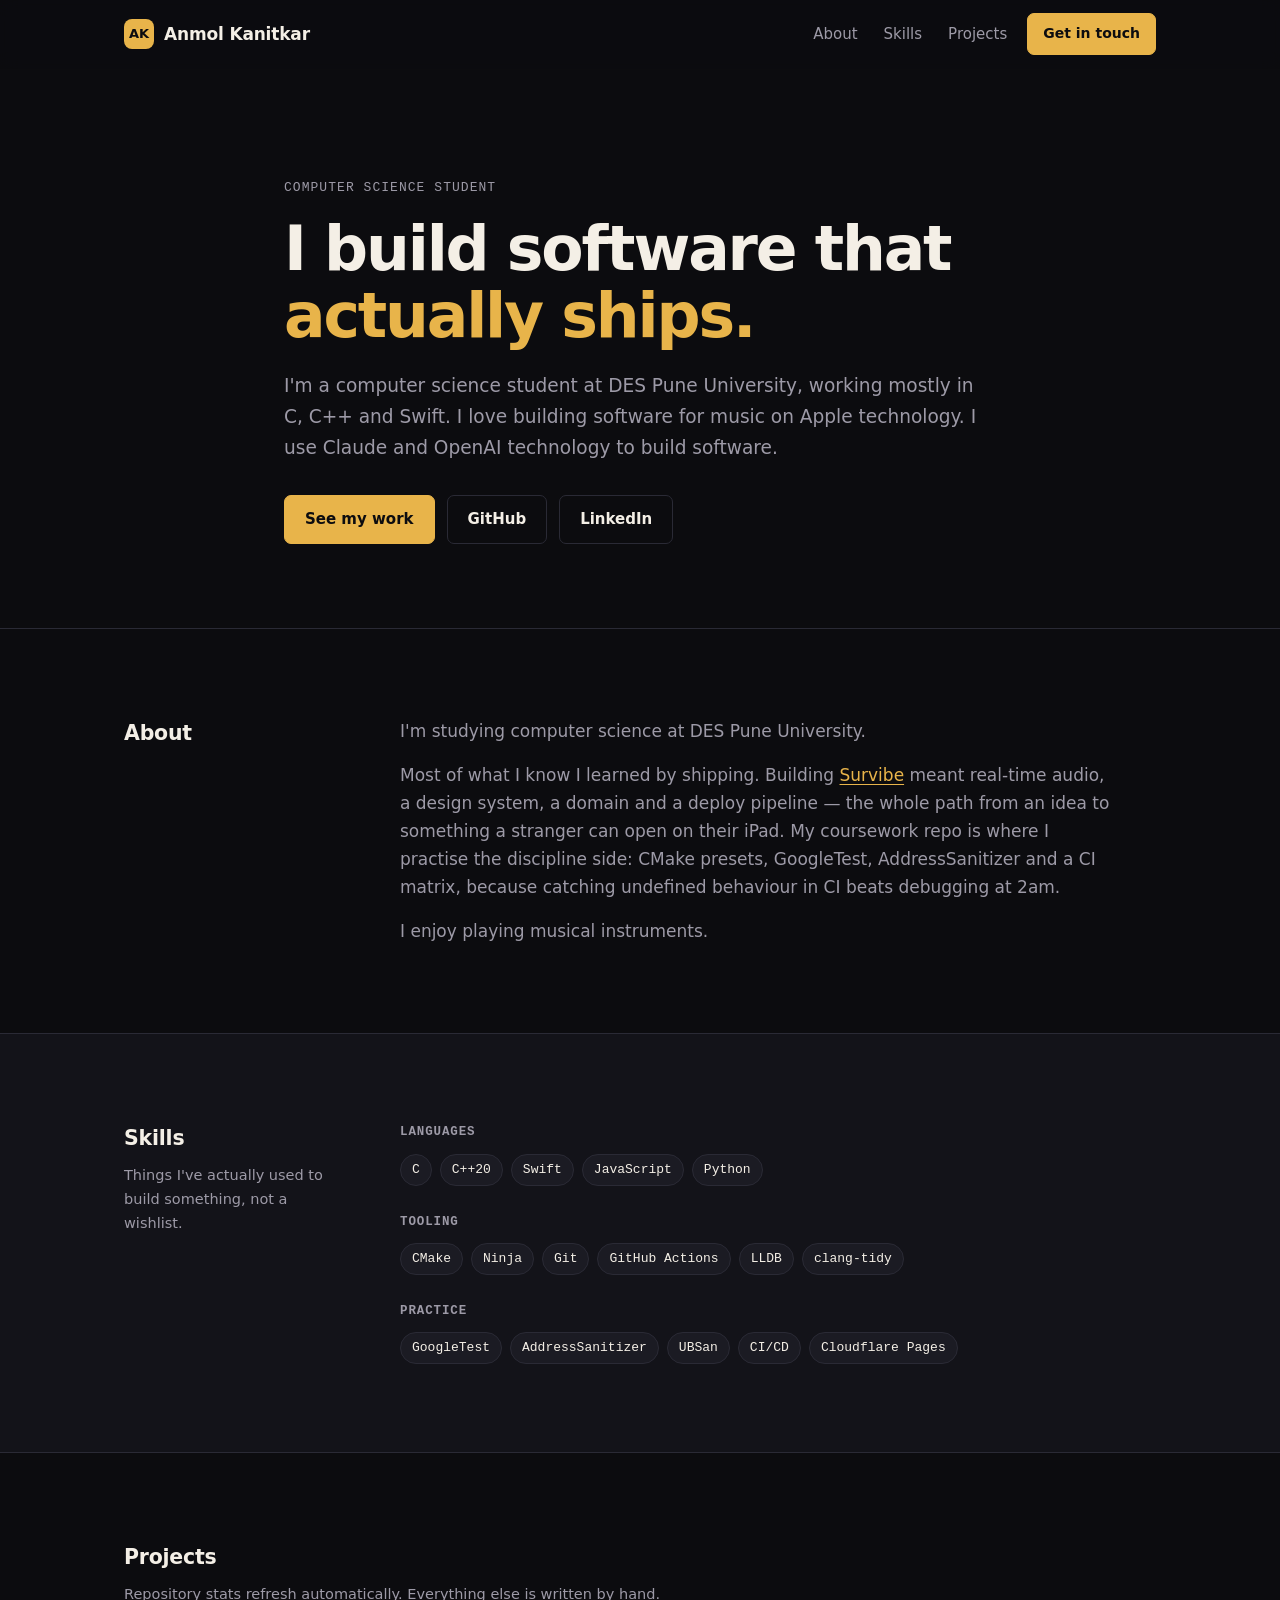
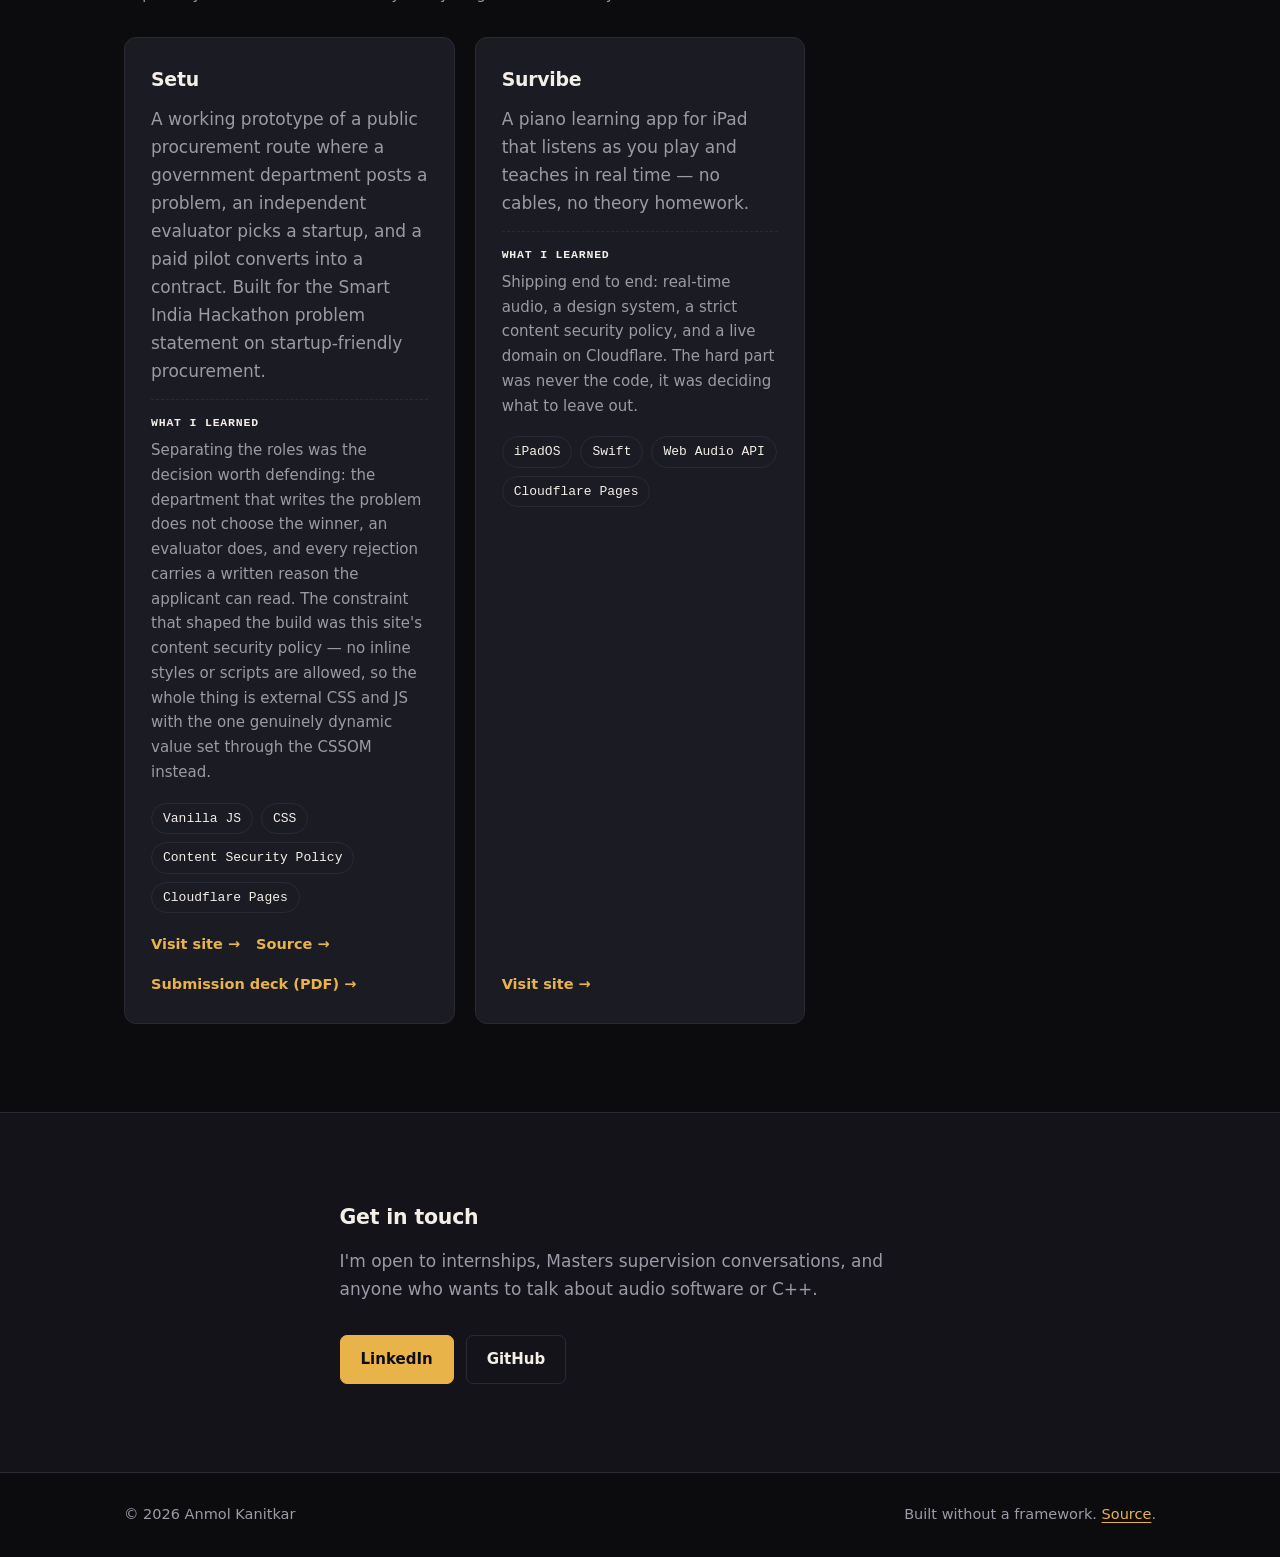
==== commit ef473413: "Publish the SIH submission deck alongside the prototype The deck was a .pptx; a PowerPoint file is n" ====
--- a/public/index.html
+++ b/public/index.html
@@ -193,6 +193,7 @@
           <div class="card__foot">
             <a class="card__link" href="/projects/setu/" rel="noopener">Visit site</a>
             <a class="card__link" href="https://github.com/anmolkanitkar/anmolkanitkar.com/tree/main/public/projects/setu" rel="noopener">Source</a>
+            <a class="card__link" href="/projects/setu/setu-sih-2026.pdf" rel="noopener">Submission deck (PDF)</a>
           </div>
         </li>
         <li class="card">
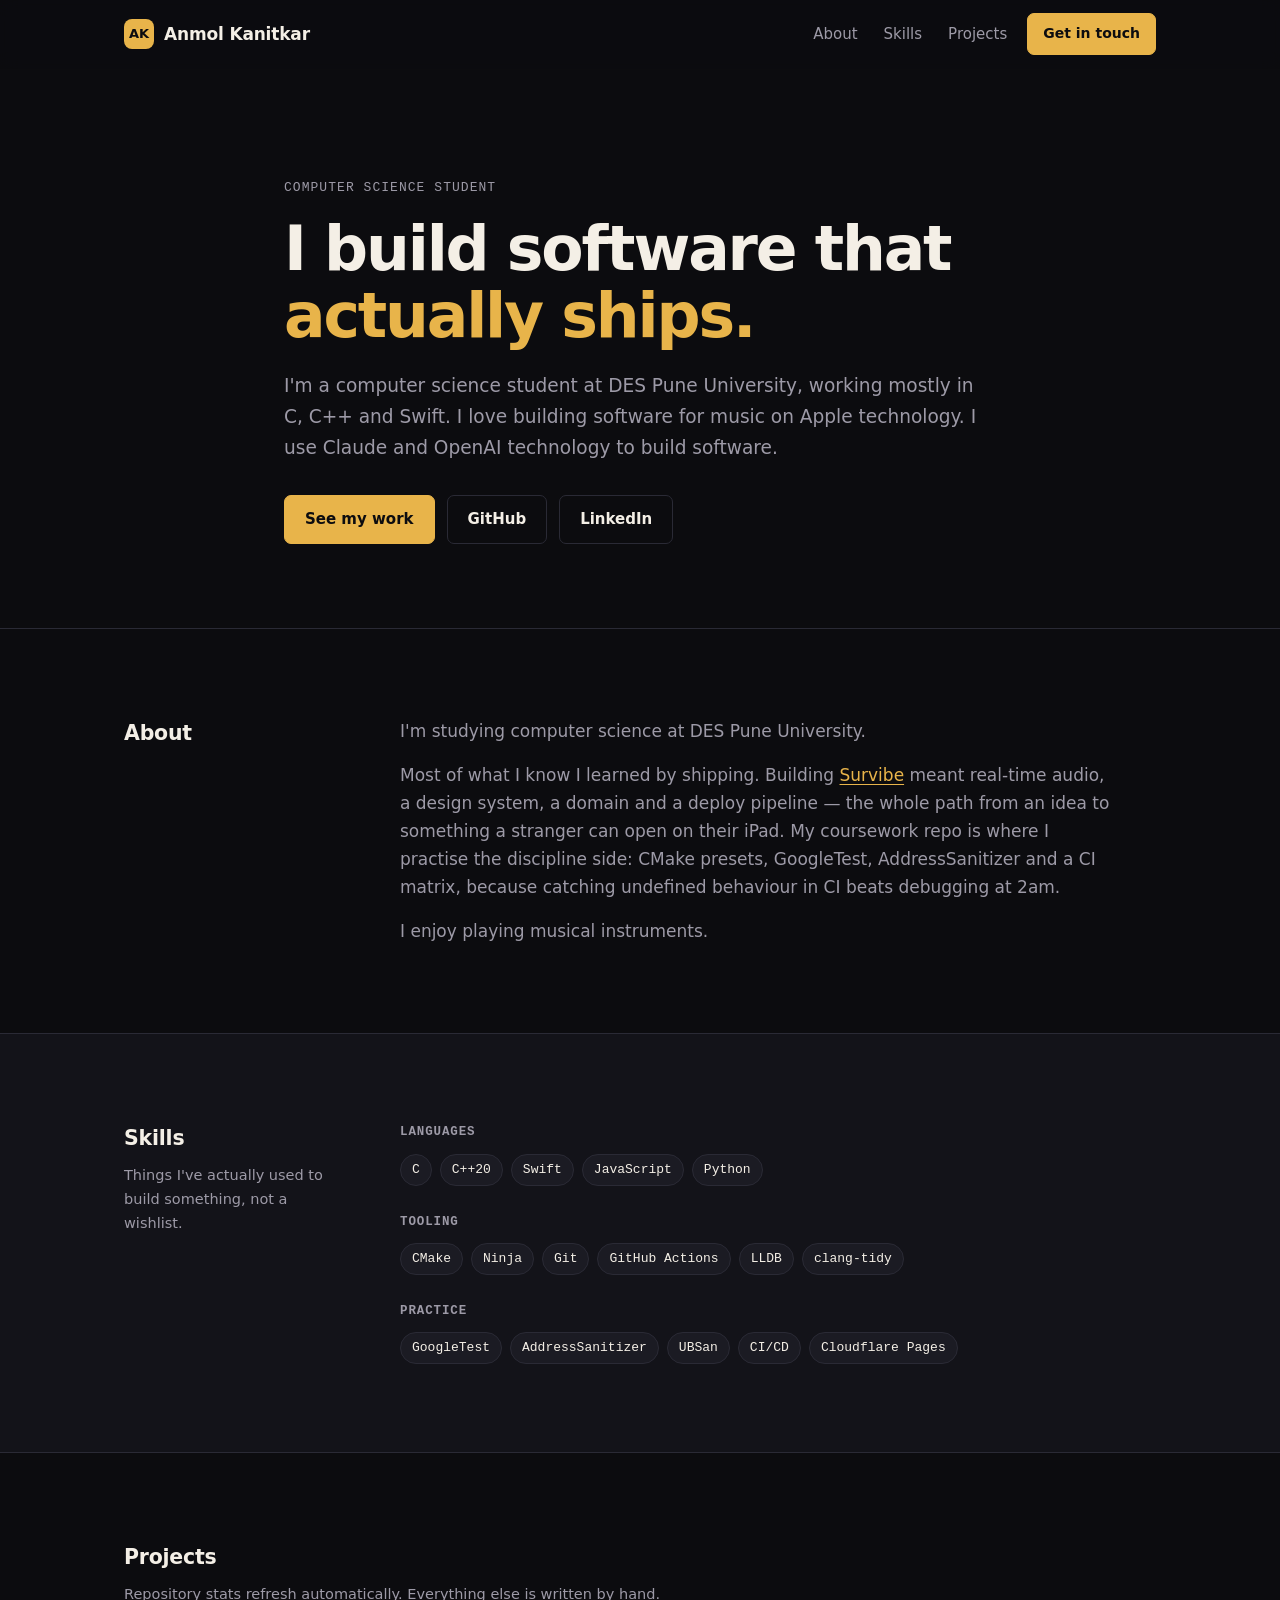
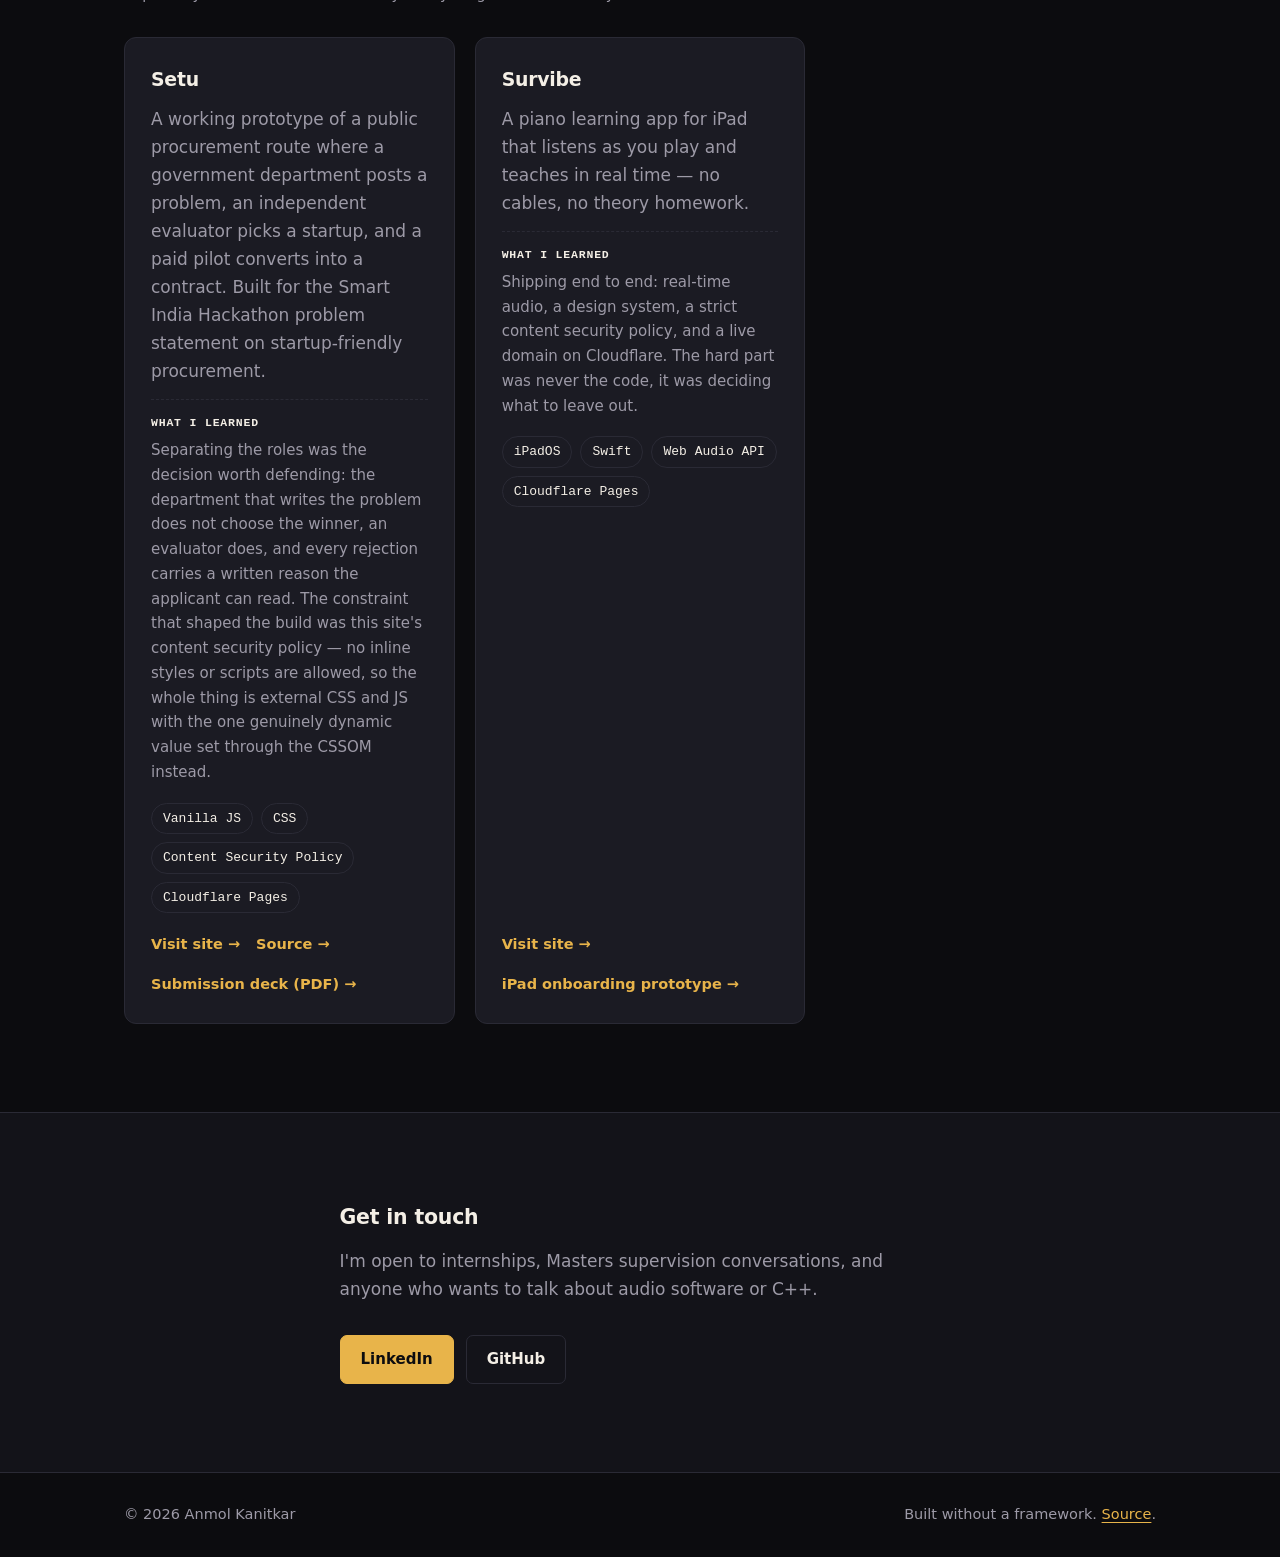
==== commit 4351c710: "Add the Survibe iPad onboarding prototype /projects/survibe/: welcome, six questions, a plan built f" ====
--- a/public/index.html
+++ b/public/index.html
@@ -213,6 +213,7 @@
           </ul>
           <div class="card__foot">
             <a class="card__link" href="https://survibe.in" rel="noopener">Visit site</a>
+            <a class="card__link" href="/projects/survibe/" rel="noopener">iPad onboarding prototype</a>
           </div>
         </li>
         </ul>
